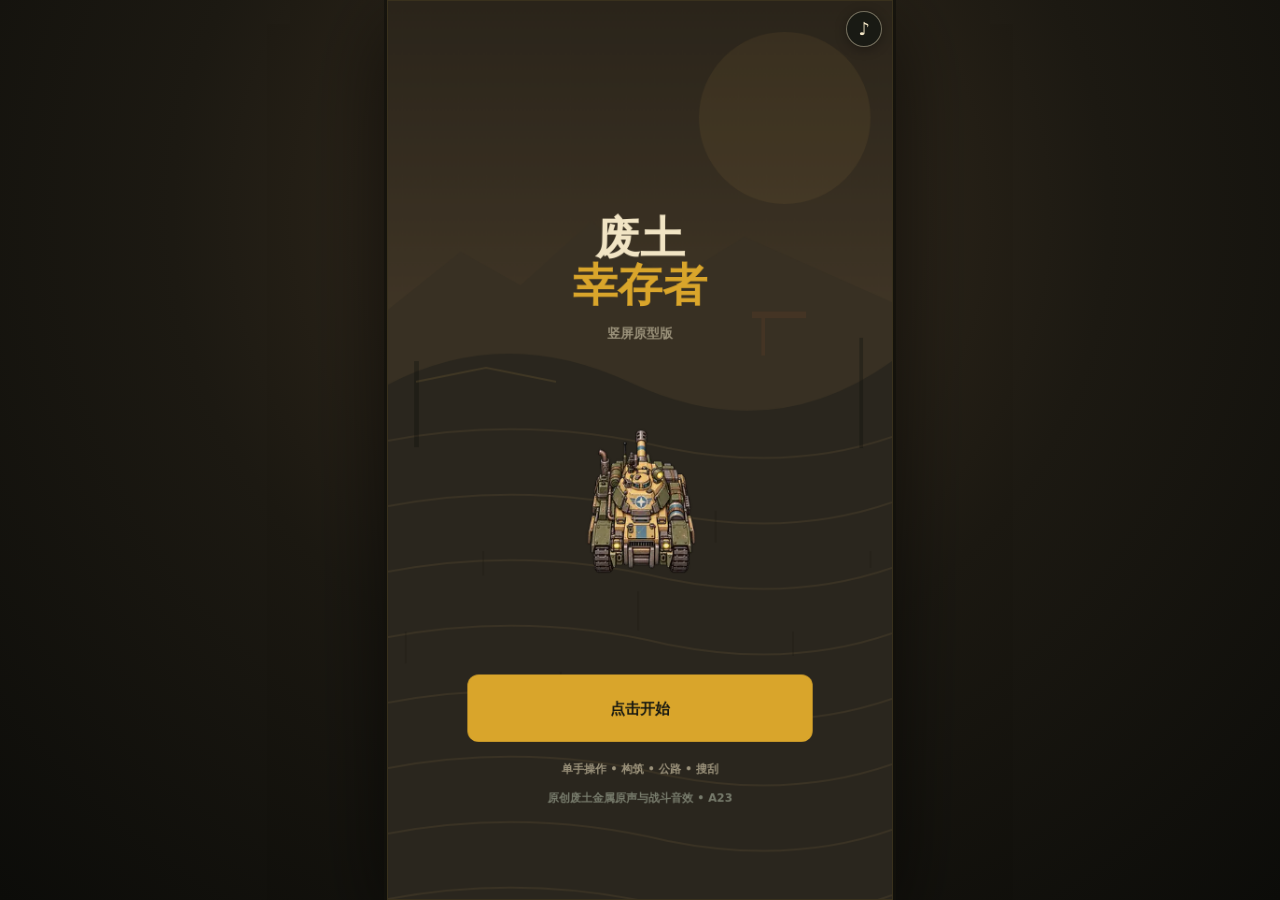
==== index.html @ 26bf2ef6 "Add procedural soundtrack and combat audio" ====
<!DOCTYPE html>
<html lang="zh-CN">
<head>
  <meta charset="UTF-8" />
  <meta name="viewport" content="width=device-width, initial-scale=1, maximum-scale=1, user-scalable=no, viewport-fit=cover" />
  <meta name="theme-color" content="#11130f" />
  <meta name="apple-mobile-web-app-capable" content="yes" />
  <meta name="apple-mobile-web-app-status-bar-style" content="black-translucent" />
  <meta name="apple-mobile-web-app-title" content="废土幸存者" />
  <link rel="manifest" href="manifest.webmanifest" />
  <link rel="apple-touch-icon" href="icon-192.png" />
  <link rel="stylesheet" href="style.css" />
  <title>废土幸存者</title>
</head>
<body>
  <main id="app">
    <div id="game-shell">
      <canvas id="game" width="540" height="960" aria-label="废土幸存者竖屏游戏画布"></canvas>
      <button id="audio-toggle" type="button" aria-label="关闭音乐和音效" title="关闭音乐和音效">♪</button>
    </div>
    <div id="landscape-note">建议使用竖屏模式</div>
  </main>
  <script src="audio.js"></script>
  <script src="game.js"></script>
  <script>
    if ('serviceWorker' in navigator) addEventListener('load', () => navigator.serviceWorker.register('./sw.js').catch(() => {}));
  </script>
</body>
</html>
---- style.css ----
:root {
  color-scheme: dark;
  background: #0d0f0c;
  font-family: "Microsoft YaHei", "PingFang SC", "Noto Sans CJK SC", system-ui, sans-serif;
}
* { box-sizing: border-box; -webkit-tap-highlight-color: transparent; }
html, body { width: 100%; height: 100%; margin: 0; overflow: hidden; background: #0d0f0c; }
body { touch-action: none; overscroll-behavior: none; -webkit-user-select: none; user-select: none; }
#app {
  width: 100vw;
  height: 100dvh;
  min-height: 100vh;
  display: grid;
  place-items: center;
  padding: env(safe-area-inset-top) env(safe-area-inset-right) env(safe-area-inset-bottom) env(safe-area-inset-left);
  background: radial-gradient(circle at 50% 24%, #3b3021 0%, #1c1912 50%, #0c0c09 100%);
}
#game-shell {
  position: relative;
  width: min(100%, calc((100dvh - env(safe-area-inset-top) - env(safe-area-inset-bottom)) * 9 / 16));
  height: min(calc(100dvh - env(safe-area-inset-top) - env(safe-area-inset-bottom)), calc(100vw * 16 / 9));
  aspect-ratio: 9 / 16;
  overflow: hidden;
  background: #15130e;
  border: 1px solid rgba(221,183,103,.18);
  box-shadow: 0 0 0 3px rgba(19,17,12,.72), 0 24px 80px rgba(0,0,0,.62), inset 0 0 40px rgba(0,0,0,.22);
}
#game { width: 100%; height: 100%; display: block; touch-action: none; }
#audio-toggle {
  position: absolute;
  z-index: 3;
  top: max(10px, env(safe-area-inset-top));
  right: 10px;
  width: 36px;
  height: 36px;
  padding: 0;
  border: 1px solid rgba(241,228,196,.42);
  border-radius: 50%;
  background: rgba(21,24,18,.78);
  color: #f1e4c4;
  font: 800 18px/34px system-ui, sans-serif;
  text-align: center;
  box-shadow: 0 2px 12px rgba(0,0,0,.32);
  touch-action: manipulation;
}
#audio-toggle.muted { color: #9b927b; border-color: rgba(155,146,123,.28); }
#audio-toggle:focus-visible { outline: 2px solid #d9a52b; outline-offset: 2px; }
#landscape-note { display: none; }
@media (orientation: landscape) and (max-height: 650px) {
  #landscape-note {
    display: block;
    position: fixed;
    left: 50%;
    bottom: max(8px, env(safe-area-inset-bottom));
    transform: translateX(-50%);
    font-size: 10px;
    letter-spacing: .12em;
    color: rgba(239,232,207,.58);
    pointer-events: none;
  }
}
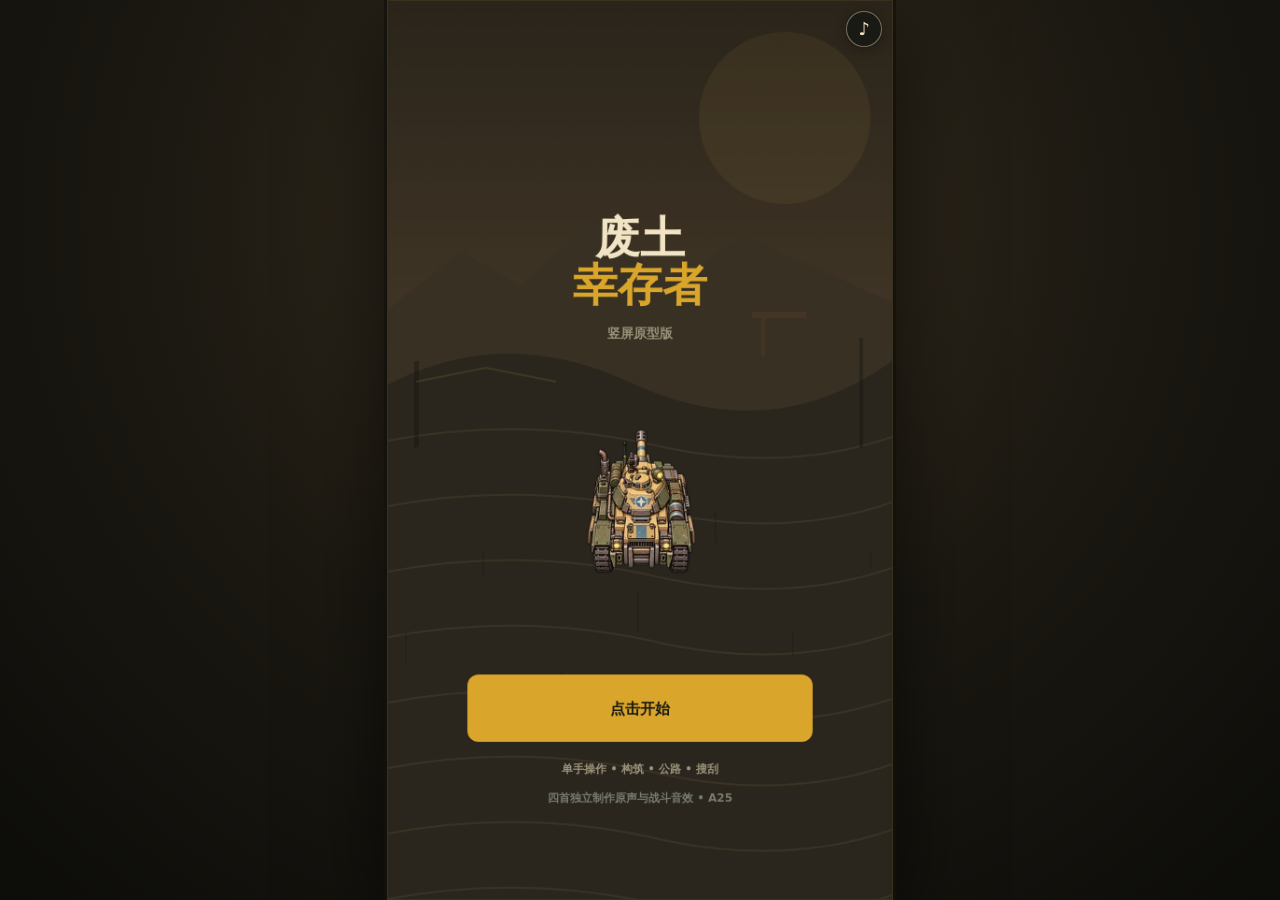
==== commit 1e69eb58: "Replace generated score with four distinct produced tracks" ====
--- a/index.html
+++ b/index.html
@@ -16,7 +16,7 @@
   <main id="app">
     <div id="game-shell">
       <canvas id="game" width="540" height="960" aria-label="废土幸存者竖屏游戏画布"></canvas>
-      <button id="audio-toggle" type="button" aria-label="关闭音乐和音效" title="关闭音乐和音效">♪</button>
+      <button id="audio-toggle" type="button" aria-label="播放音乐和音效" title="播放音乐和音效">♪</button>
     </div>
     <div id="landscape-note">建议使用竖屏模式</div>
   </main>
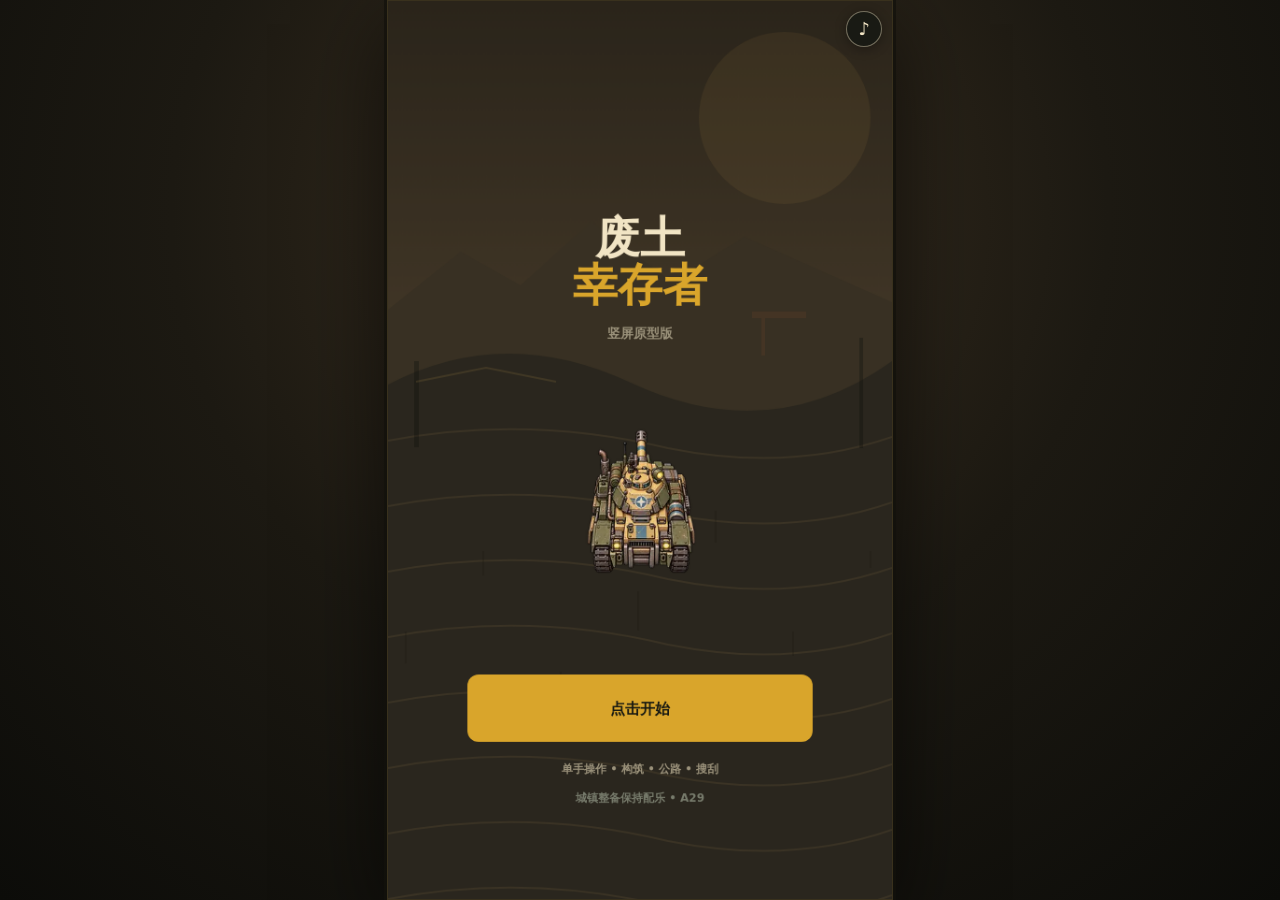
==== commit 3c3efa32: "Integrate non-pixel equipment and scene art" ====
--- a/index.html
+++ b/index.html
@@ -21,9 +21,9 @@
     <div id="landscape-note">建议使用竖屏模式</div>
   </main>
   <script src="audio.js"></script>
-  <script src="game.js"></script>
+  <script src="game.js?v=art-a30"></script>
   <script>
-    if ('serviceWorker' in navigator) addEventListener('load', () => navigator.serviceWorker.register('./sw.js').catch(() => {}));
+    if ('serviceWorker' in navigator) addEventListener('load', () => navigator.serviceWorker.register('./sw.js?v=art-a30').catch(() => {}));
   </script>
 </body>
 </html>
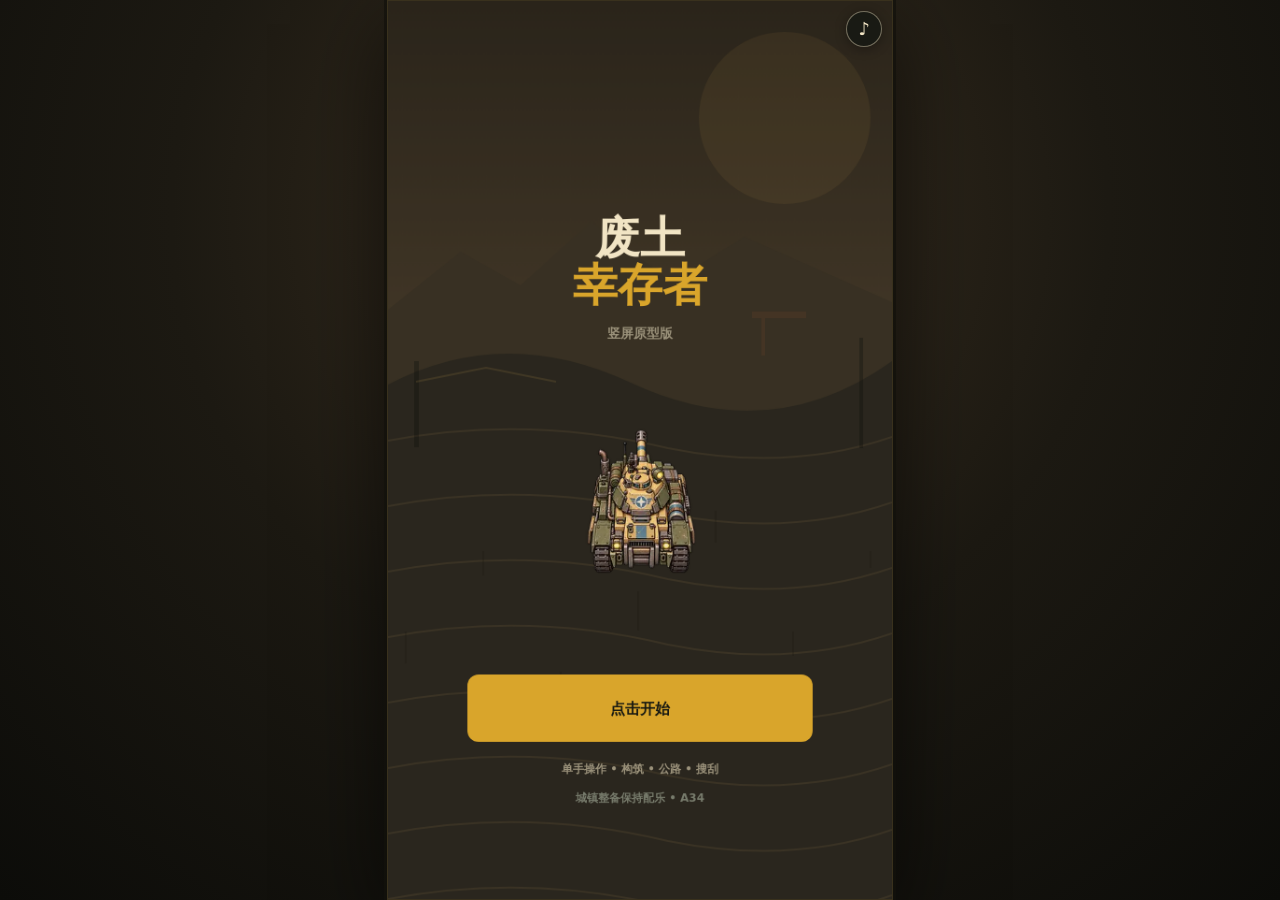
==== commit 7a071f18: "Show current art release in game UI" ====
--- a/index.html
+++ b/index.html
@@ -21,9 +21,9 @@
     <div id="landscape-note">建议使用竖屏模式</div>
   </main>
   <script src="audio.js"></script>
-  <script src="game.js?v=art-a30"></script>
+  <script src="game.js?v=art-a34"></script>
   <script>
-    if ('serviceWorker' in navigator) addEventListener('load', () => navigator.serviceWorker.register('./sw.js?v=art-a30').catch(() => {}));
+    if ('serviceWorker' in navigator) addEventListener('load', () => navigator.serviceWorker.register('./sw.js?v=art-a34').catch(() => {}));
   </script>
 </body>
 </html>
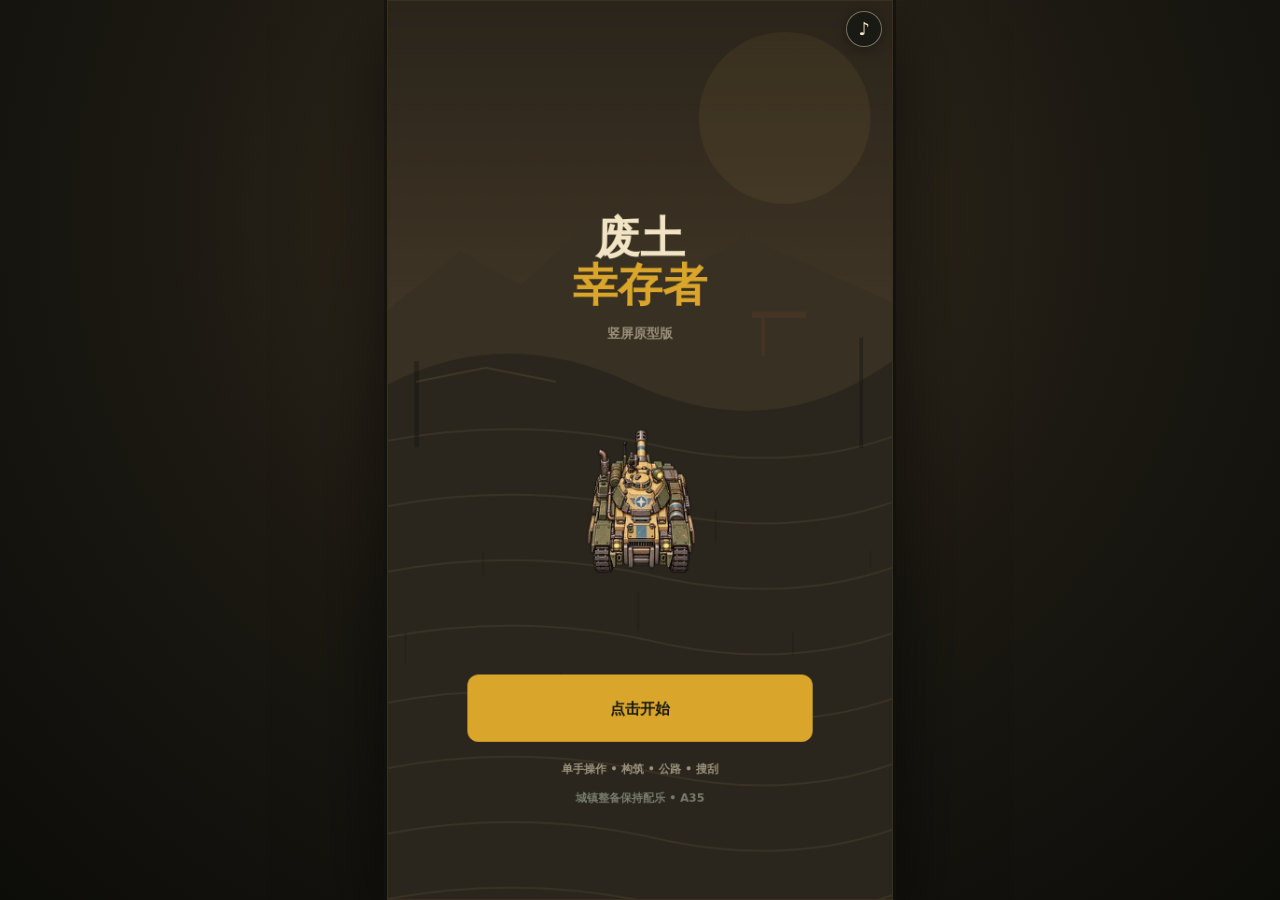
==== commit 93491d03: "Clarify combat shots and road pickup highlights" ====
--- a/index.html
+++ b/index.html
@@ -21,9 +21,9 @@
     <div id="landscape-note">建议使用竖屏模式</div>
   </main>
   <script src="audio.js"></script>
-  <script src="game.js?v=art-a34"></script>
+  <script src="game.js?v=art-a35"></script>
   <script>
-    if ('serviceWorker' in navigator) addEventListener('load', () => navigator.serviceWorker.register('./sw.js?v=art-a34').catch(() => {}));
+    if ('serviceWorker' in navigator) addEventListener('load', () => navigator.serviceWorker.register('./sw.js?v=art-a35').catch(() => {}));
   </script>
 </body>
 </html>
